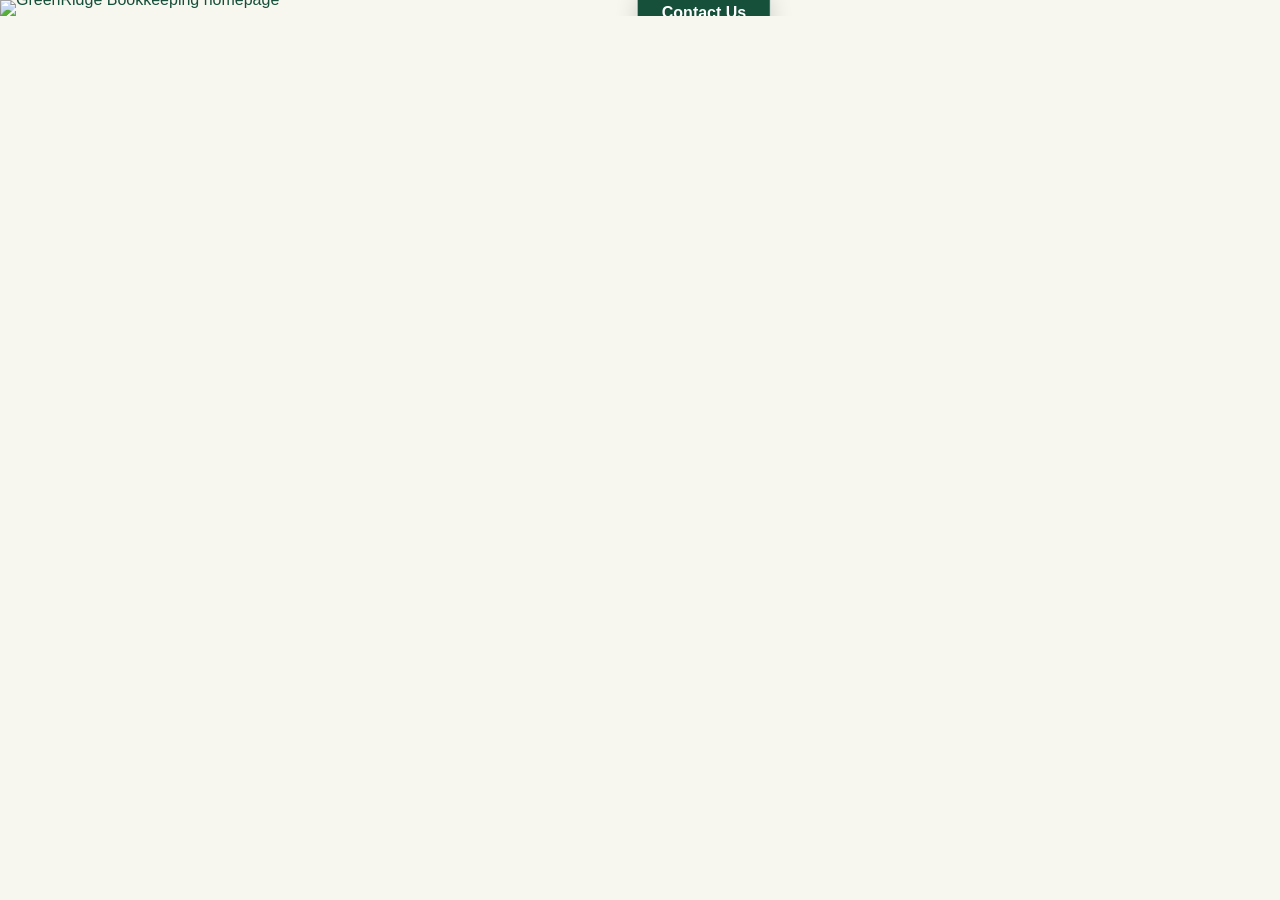
==== index.html @ ad3761bb "Add files via upload" ====
<!DOCTYPE html>
<html lang="en">
<head>
  <meta charset="UTF-8">
  <meta name="viewport" content="width=device-width, initial-scale=1.0">
  <meta name="description" content="GreenRidge Bookkeeping — accurate records, stronger tomorrows.">
  <title>GreenRidge Bookkeeping</title>
  <link rel="stylesheet" href="styles.css">
</head>
<body class="page page-home">
  <main class="site-artwork" aria-label="GreenRidge Bookkeeping homepage">
    <img src="assets/greenridge-homepage.png" alt="GreenRidge Bookkeeping homepage" class="page-image">
    <a class="contact-link" href="contact.html" aria-label="Go to Contact Us page">Contact Us</a>
  </main>
</body>
</html>
---- styles.css ----
:root {
  --green: #164f3a;
  --cream: #f7f7ef;
}

* { box-sizing: border-box; }
html { scroll-behavior: smooth; }
body {
  margin: 0;
  background: var(--cream);
  color: var(--green);
  font-family: Arial, Helvetica, sans-serif;
}

.site-artwork {
  position: relative;
  width: 100%;
  max-width: 1600px;
  margin: 0 auto;
  line-height: 0;
  overflow: hidden;
}

.page-image {
  display: block;
  width: 100%;
  height: auto;
}

/* Navigation overlays keep the artwork itself unchanged. */
.contact-link,
.home-link {
  position: absolute;
  display: inline-flex;
  align-items: center;
  justify-content: center;
  min-height: 48px;
  padding: 0 24px;
  border: 1px solid rgba(255,255,255,.75);
  border-radius: 4px;
  background: var(--green);
  color: white;
  font-size: 16px;
  font-weight: 700;
  line-height: 1;
  text-decoration: none;
  box-shadow: 0 8px 22px rgba(0,0,0,.16);
  transition: transform .18s ease, background .18s ease;
}

.contact-link:hover,
.home-link:hover {
  transform: translateY(-2px);
  background: #0e3d2c;
}

/* Homepage: place the button in the dark contact section. */
.contact-link {
  left: 55%;
  top: 80.5%;
  transform: translate(-50%, -50%);
}
.contact-link:hover { transform: translate(-50%, calc(-50% - 2px)); }

/* Contact page: small return link near the lower CTA area. */
.home-link {
  left: 50%;
  bottom: 7.5%;
  transform: translateX(-50%);
}
.home-link:hover { transform: translate(-50%, -2px); }

@media (max-width: 700px) {
  .contact-link,
  .home-link {
    min-height: 40px;
    padding: 0 16px;
    font-size: 13px;
  }
}

@media (prefers-reduced-motion: reduce) {
  html { scroll-behavior: auto; }
  .contact-link, .home-link { transition: none; }
}
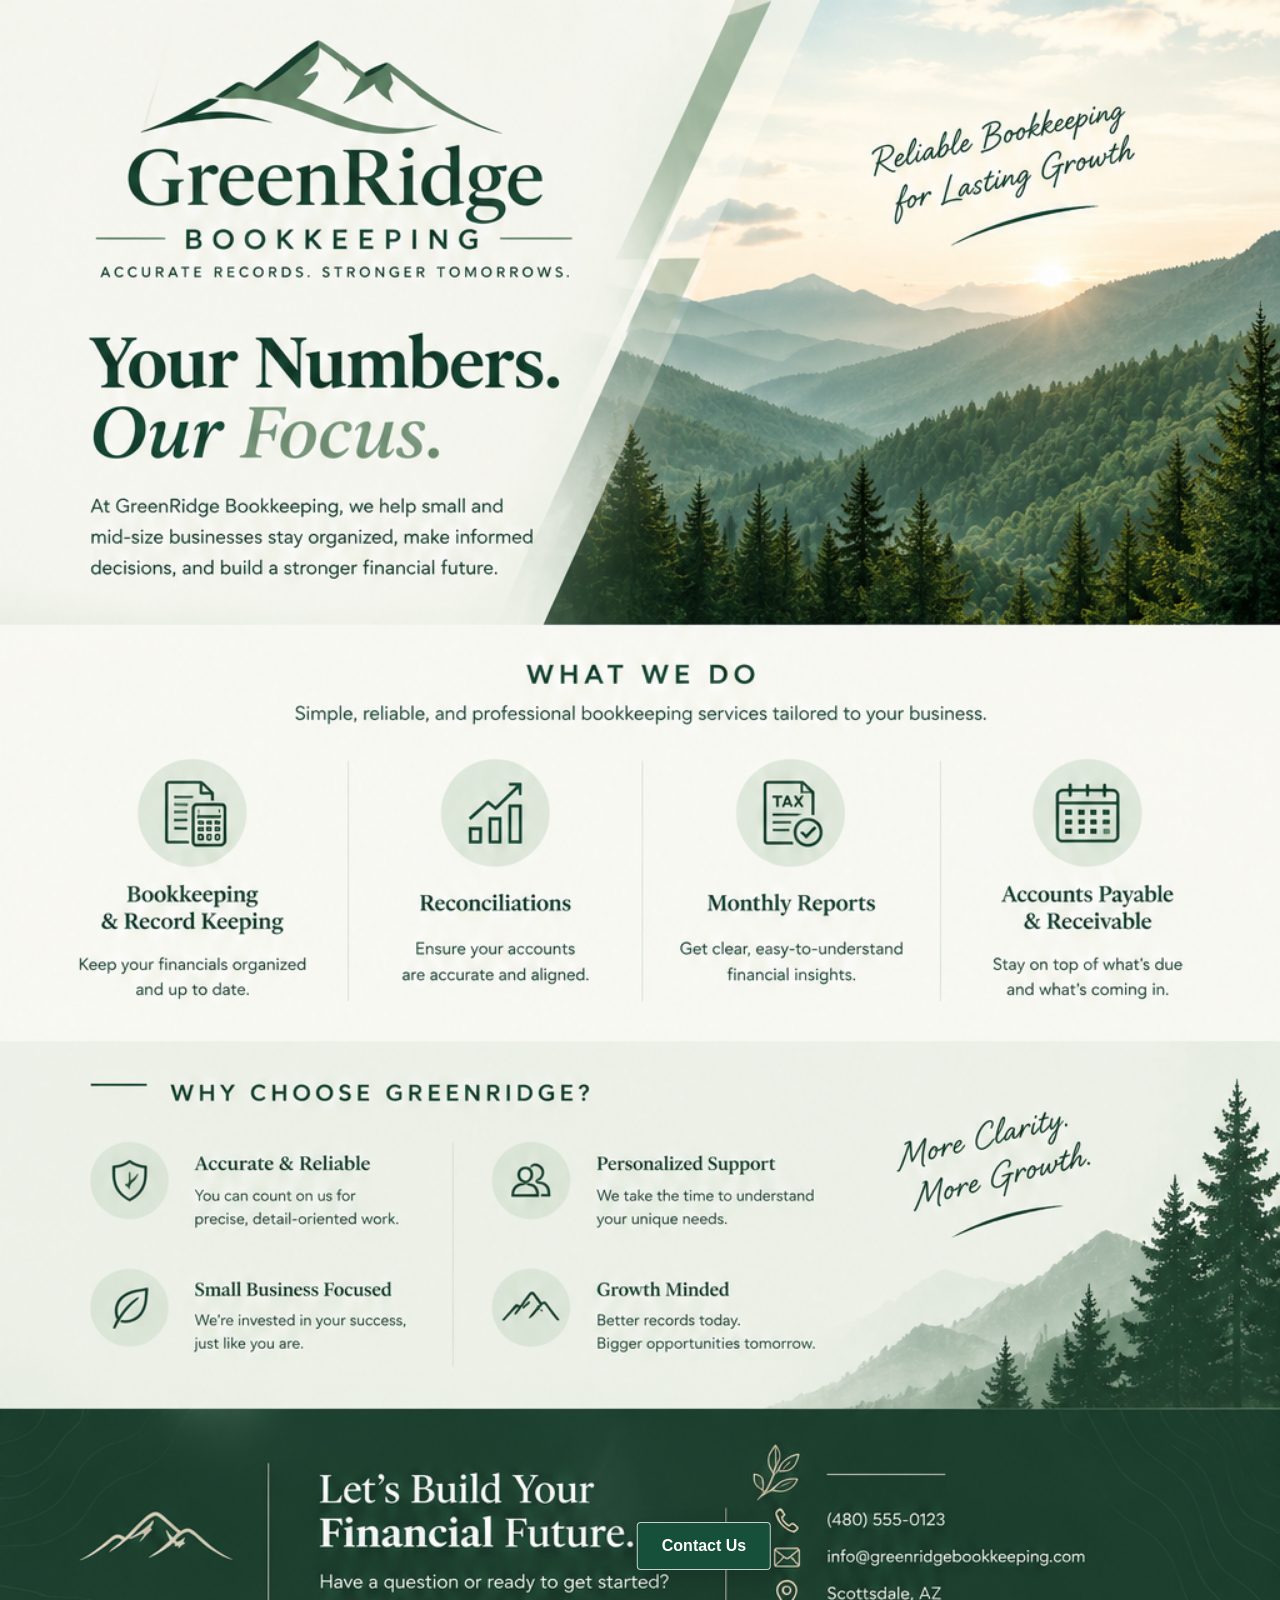
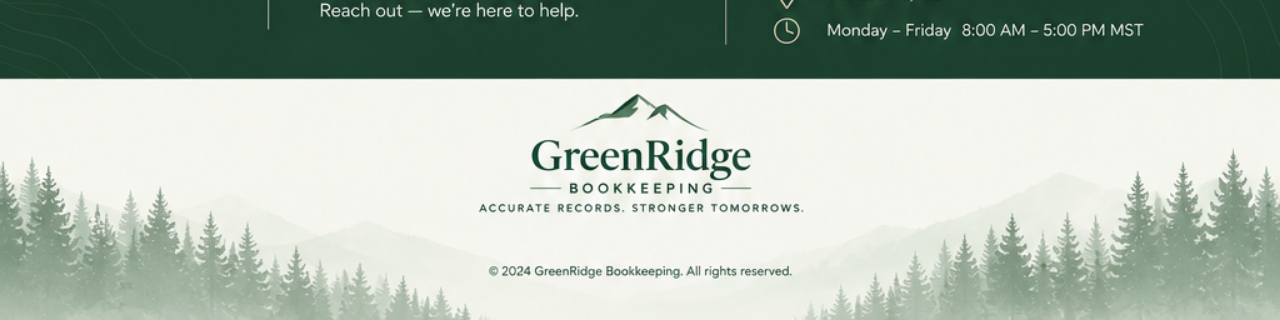
==== commit 0be0a73d: "Fix image source path in index.html Updated image source path for homepage." ====
--- a/index.html
+++ b/index.html
@@ -9,7 +9,7 @@
 </head>
 <body class="page page-home">
   <main class="site-artwork" aria-label="GreenRidge Bookkeeping homepage">
-    <img src="assets/greenridge-homepage.png" alt="GreenRidge Bookkeeping homepage" class="page-image">
+    <img src="greenridge-homepage.png" alt="GreenRidge Bookkeeping homepage" class="page-image">
     <a class="contact-link" href="contact.html" aria-label="Go to Contact Us page">Contact Us</a>
   </main>
 </body>
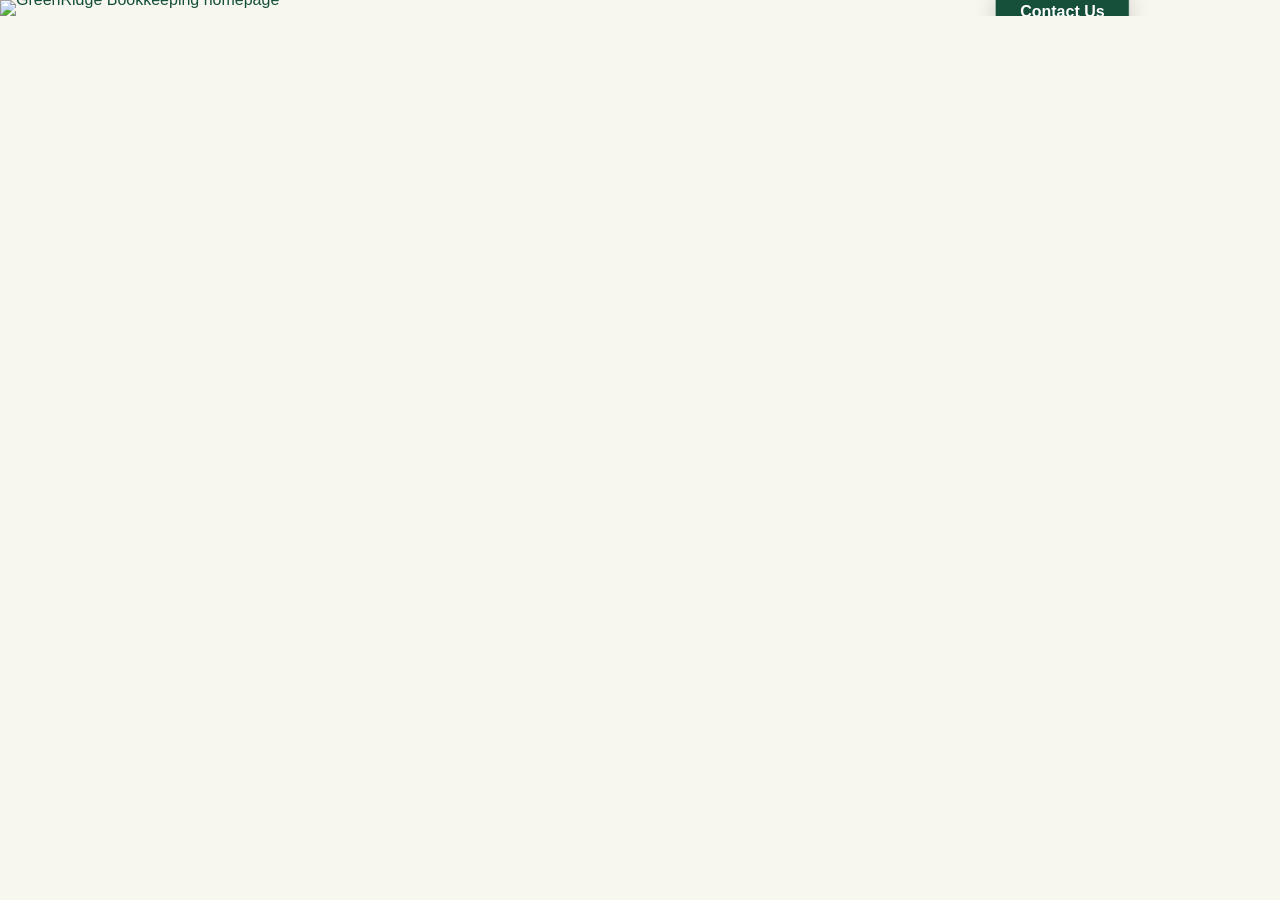
==== commit 43b1da65: "Update index.html" ====
--- a/index.html
+++ b/index.html
@@ -9,7 +9,7 @@
 </head>
 <body class="page page-home">
   <main class="site-artwork" aria-label="GreenRidge Bookkeeping homepage">
-    <img src="greenridge-homepage.png" alt="GreenRidge Bookkeeping homepage" class="page-image">
+    <img src="Greenridge-homepage.png" alt="GreenRidge Bookkeeping homepage" class="page-image">
     <a class="contact-link" href="contact.html" aria-label="Go to Contact Us page">Contact Us</a>
   </main>
 </body>
--- a/styles.css
+++ b/styles.css
@@ -56,16 +56,16 @@
 
 /* Homepage: place the button in the dark contact section. */
 .contact-link {
-  left: 55%;
-  top: 80.5%;
+  left: 83%;
+  top: 78%;
   transform: translate(-50%, -50%);
 }
 .contact-link:hover { transform: translate(-50%, calc(-50% - 2px)); }
 
 /* Contact page: small return link near the lower CTA area. */
 .home-link {
-  left: 50%;
-  bottom: 7.5%;
+  left: 85%;
+  bottom: 19%;
   transform: translateX(-50%);
 }
 .home-link:hover { transform: translate(-50%, -2px); }
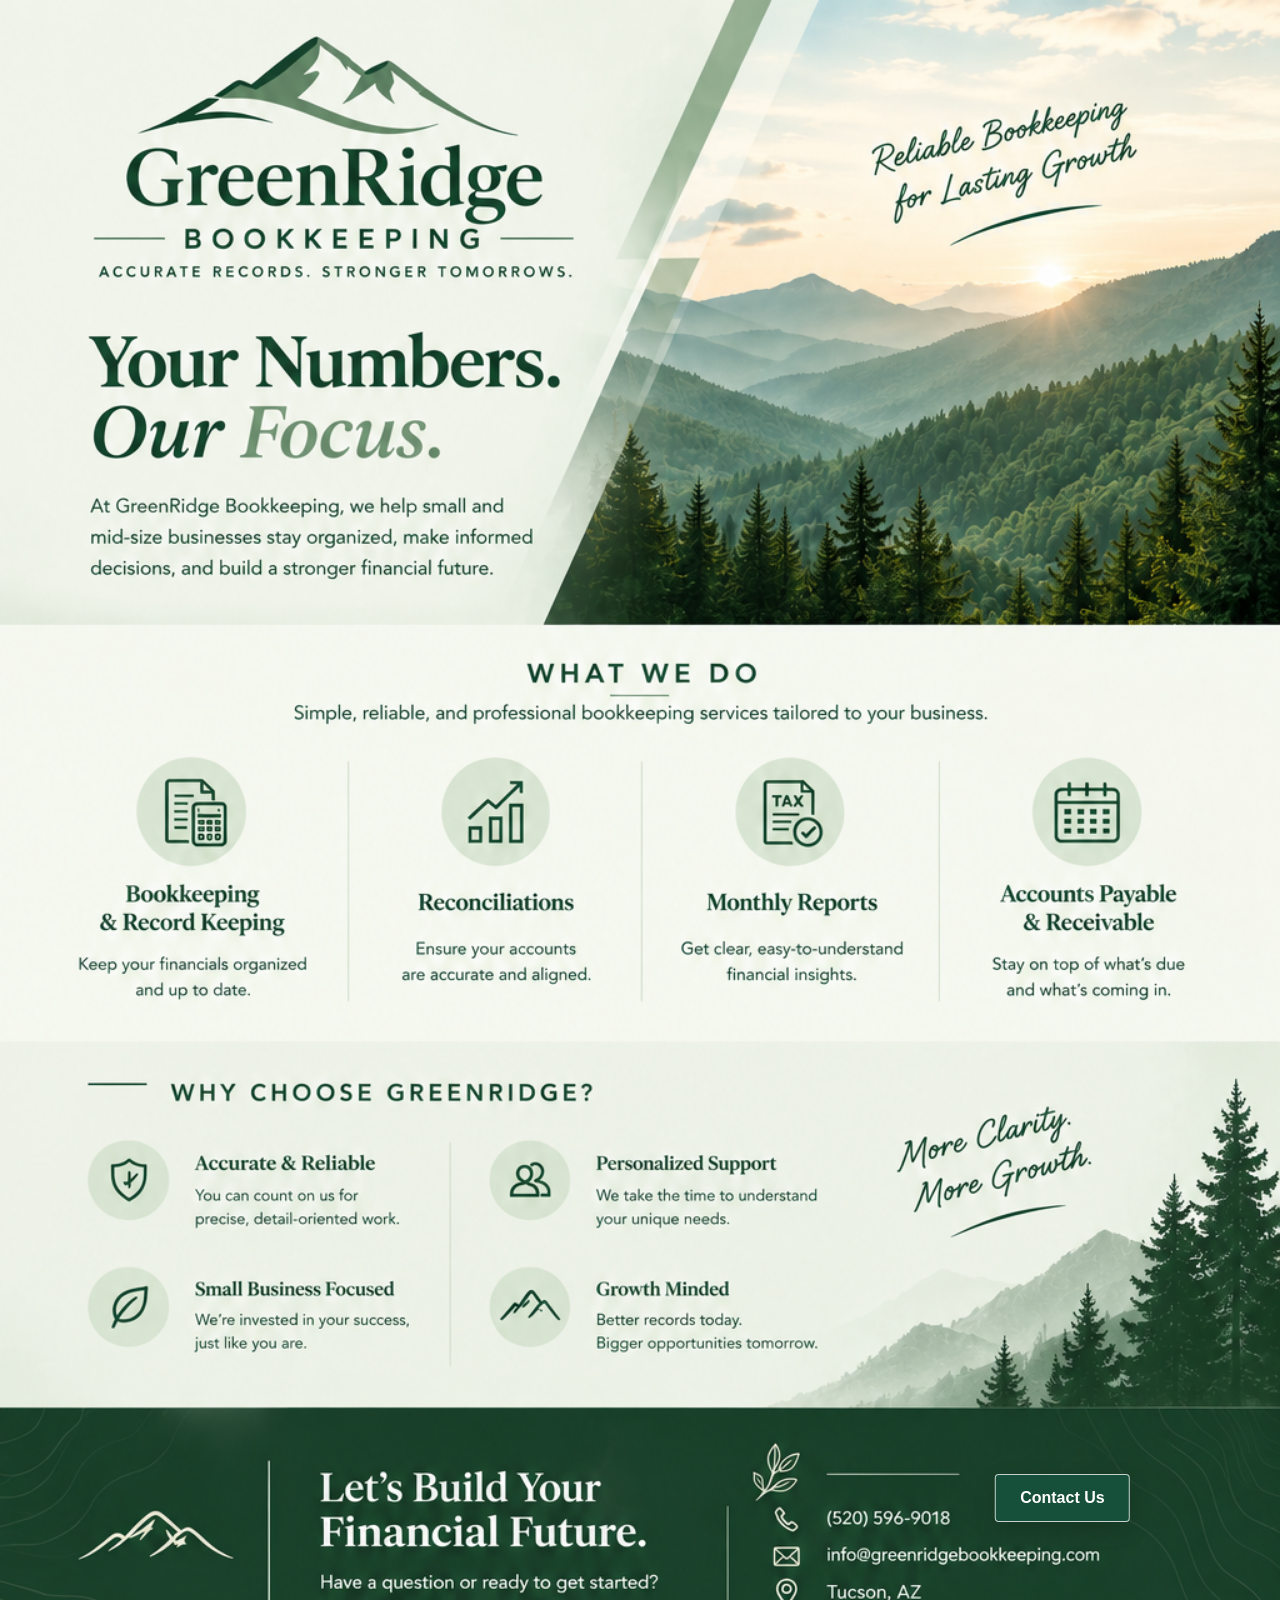
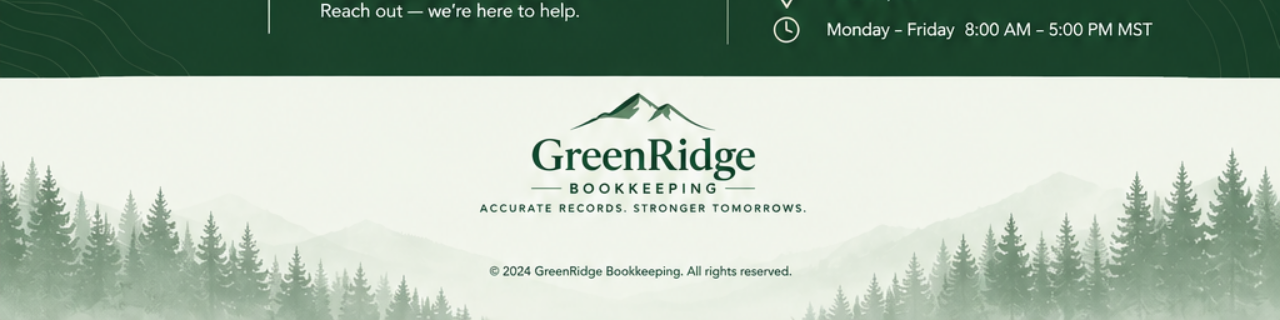
==== commit 98d5f0c6: "Change homepage image source to 'Greenridge-home.png' Updated image source for the homepage." ====
--- a/index.html
+++ b/index.html
@@ -9,7 +9,7 @@
 </head>
 <body class="page page-home">
   <main class="site-artwork" aria-label="GreenRidge Bookkeeping homepage">
-    <img src="Greenridge-homepage.png" alt="GreenRidge Bookkeeping homepage" class="page-image">
+    <img src="Greenridge-home.png" alt="GreenRidge Bookkeeping homepage" class="page-image">
     <a class="contact-link" href="contact.html" aria-label="Go to Contact Us page">Contact Us</a>
   </main>
 </body>
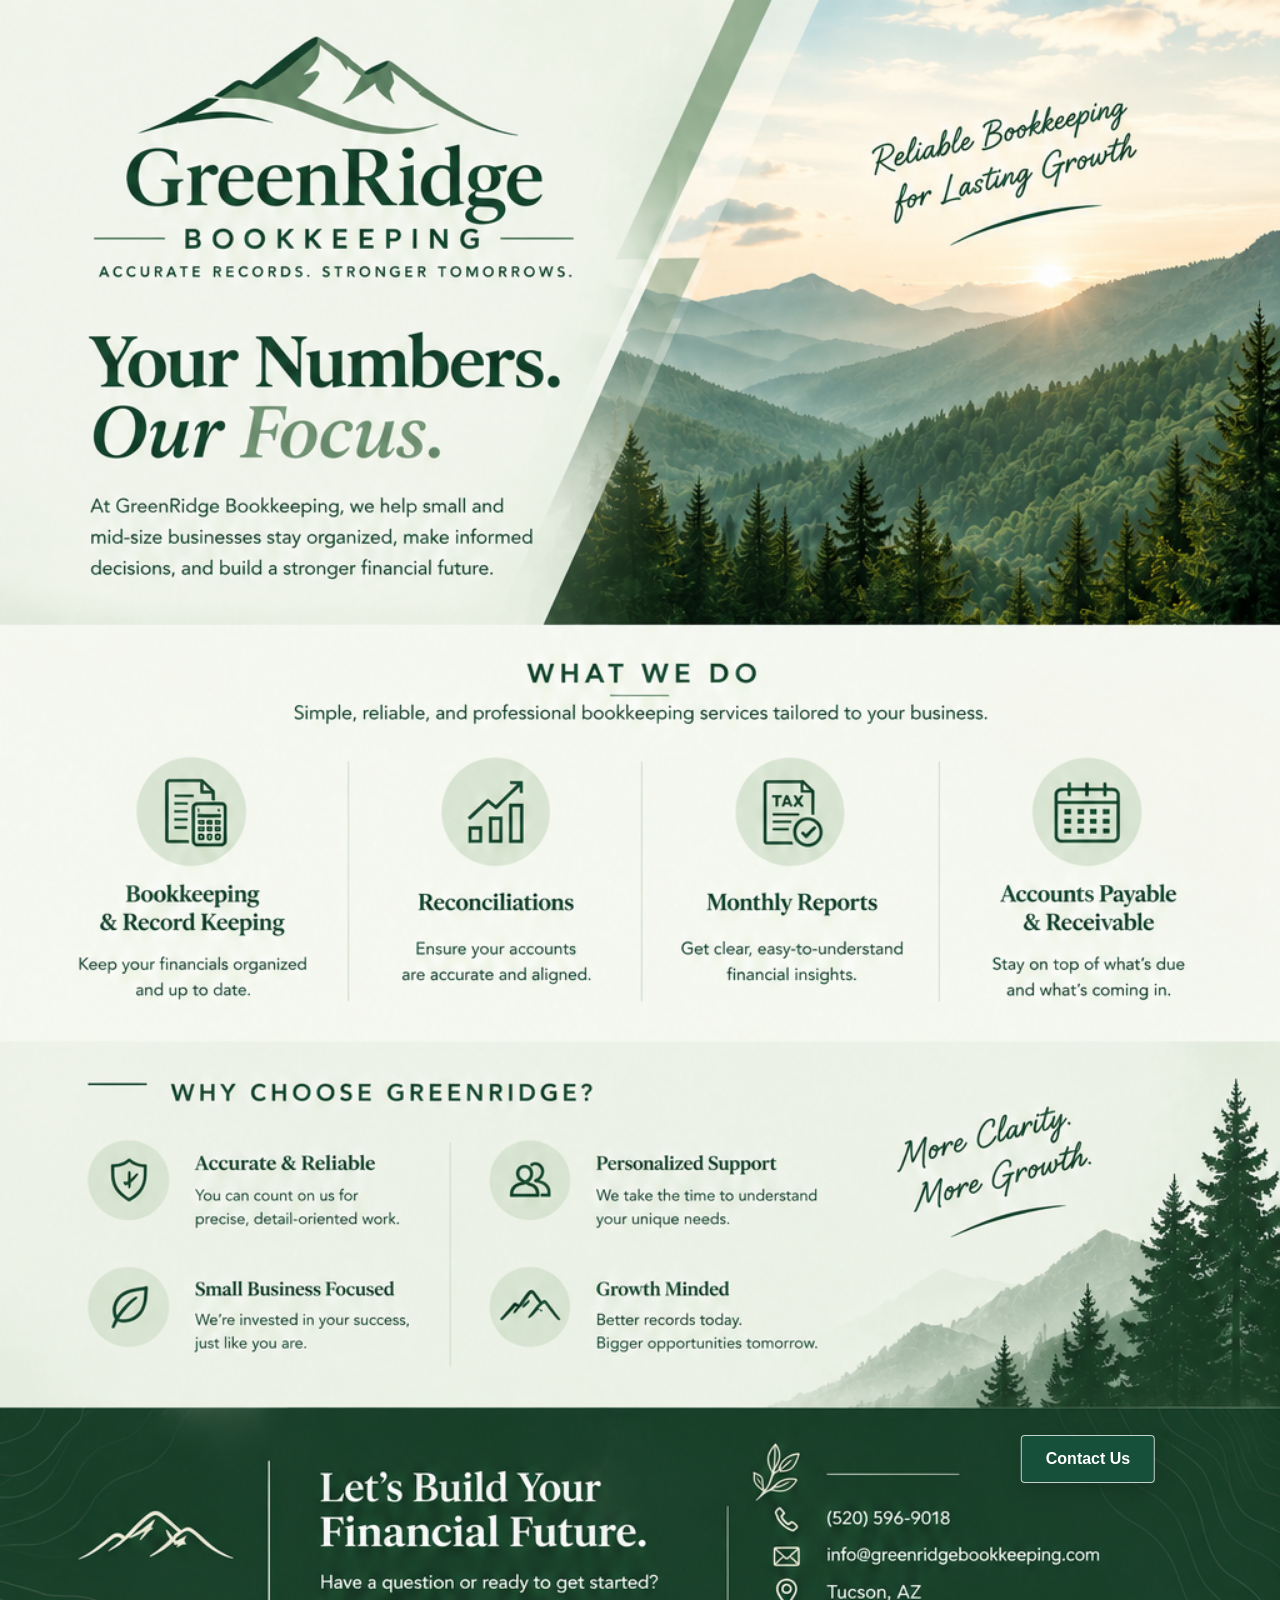
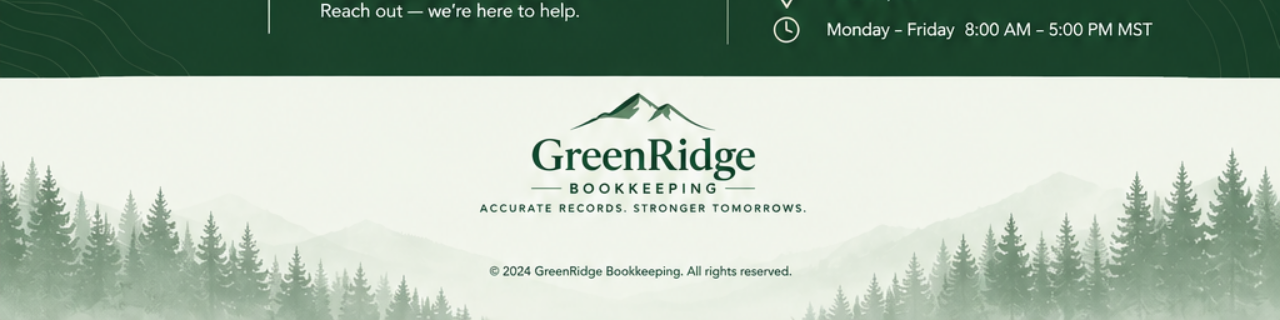
==== commit 130becce: "Implement responsive image for homepage Replaced img tag with picture element for responsive images." ====
--- a/index.html
+++ b/index.html
@@ -9,7 +9,10 @@
 </head>
 <body class="page page-home">
   <main class="site-artwork" aria-label="GreenRidge Bookkeeping homepage">
-    <img src="Greenridge-home.png" alt="GreenRidge Bookkeeping homepage" class="page-image">
+    <picture>
+  <source media="(max-width: 700px)" srcset="Greenridge-home-mobile.png">
+  <img src="Greenridge-home.png" alt="GreenRidge Bookkeeping homepage" class="page-image">
+</picture>
     <a class="contact-link" href="contact.html" aria-label="Go to Contact Us page">Contact Us</a>
   </main>
 </body>
--- a/styles.css
+++ b/styles.css
@@ -56,8 +56,8 @@
 
 /* Homepage: place the button in the dark contact section. */
 .contact-link {
-  left: 83%;
-  top: 78%;
+  left: 85%;
+  top: 76%;
   transform: translate(-50%, -50%);
 }
 .contact-link:hover { transform: translate(-50%, calc(-50% - 2px)); }
@@ -77,6 +77,15 @@
     padding: 0 16px;
     font-size: 13px;
   }
+  .contact-link {
+    left: 50%;
+    top: 99%;
+  }
+
+  .home-link {
+    left: 50%;
+    bottom: 1%;
+  }
 }
 
 @media (prefers-reduced-motion: reduce) {
